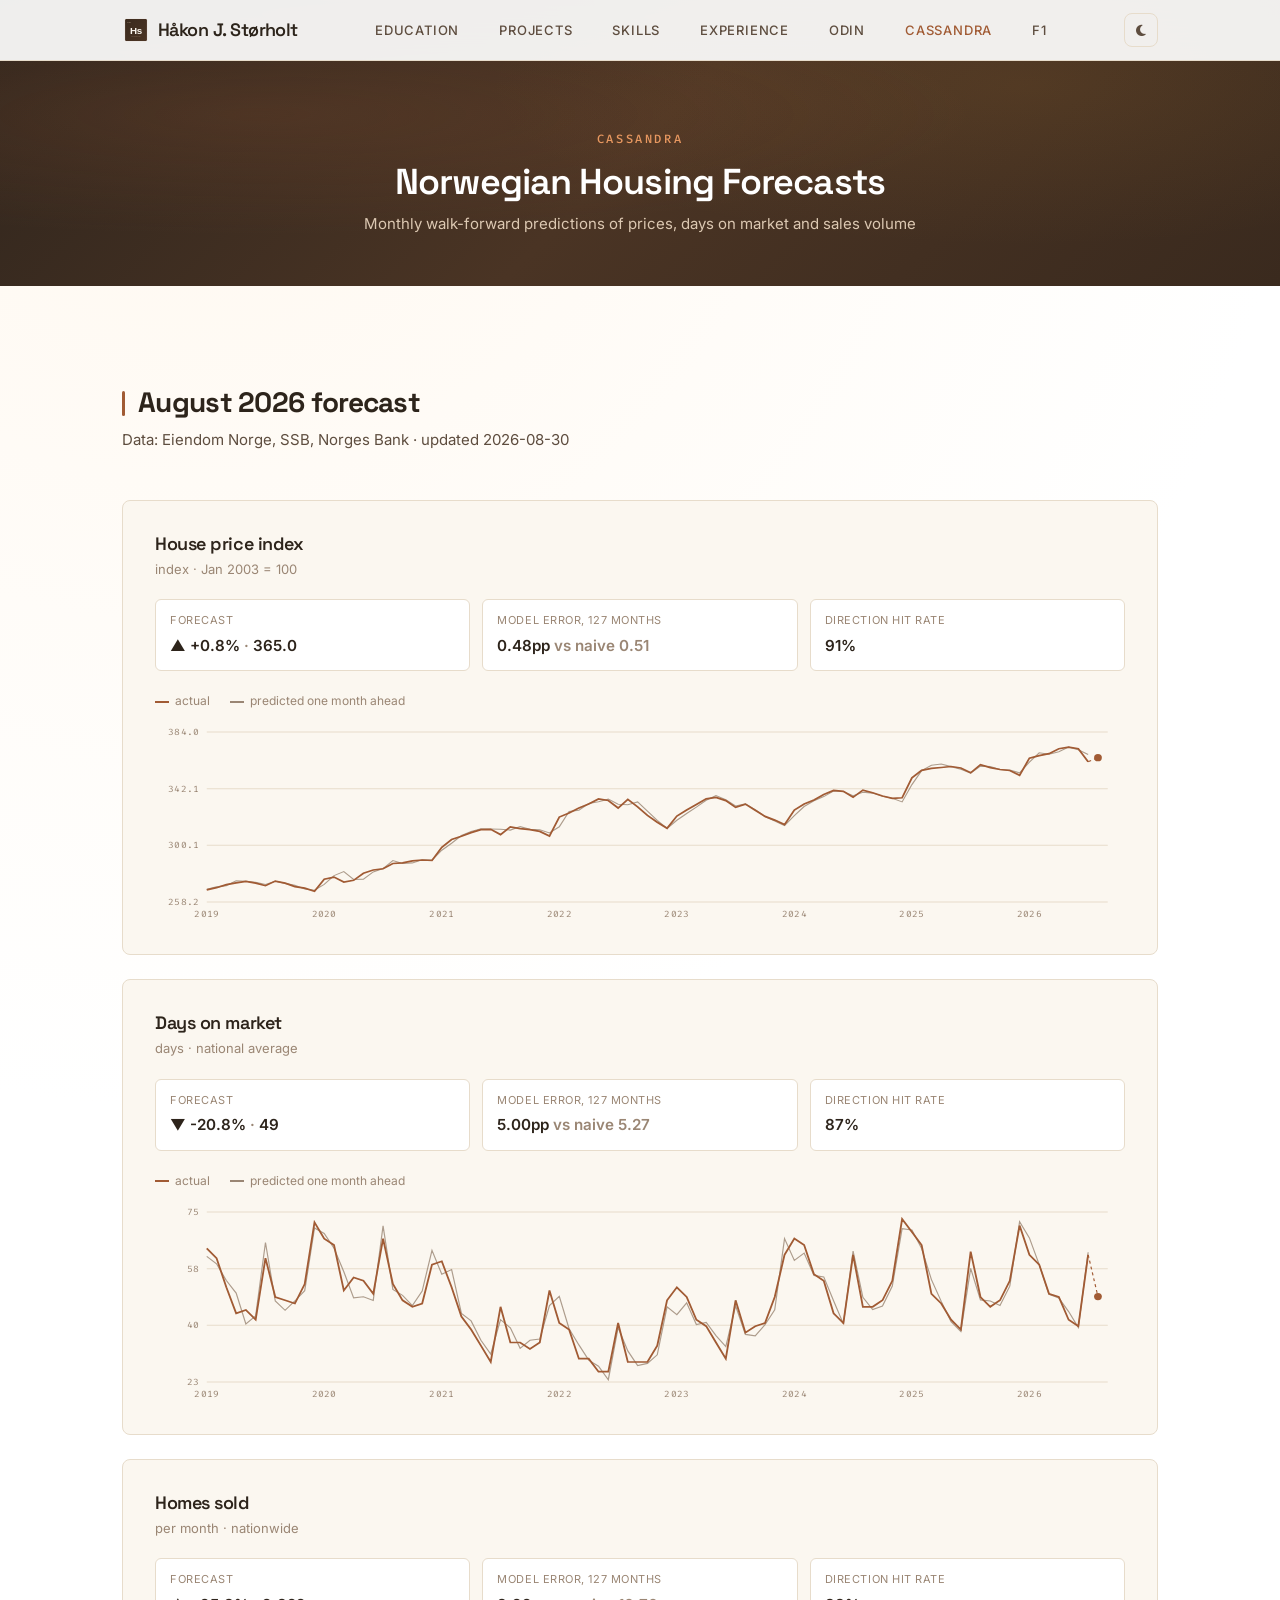
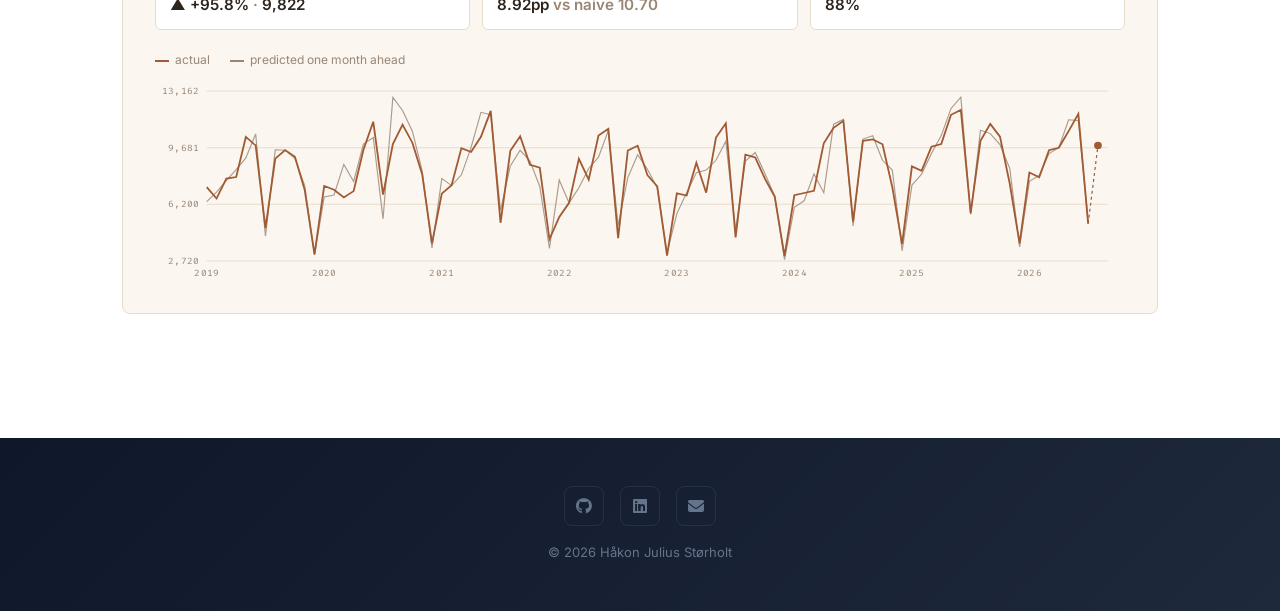
==== cassandra/index.html @ 56c802cd "cassandra: launch housing forecast page" ====
<!DOCTYPE html>
<html lang="en">
<head>
    <meta charset="UTF-8">
    <meta name="viewport" content="width=device-width, initial-scale=1.0">
    <title>Cassandra | Håkon J. Størholt</title>
    <meta name="description" content="Monthly walk-forward forecasts for the Norwegian housing market: prices, days on market and sales volume.">
    <meta name="author" content="Håkon Julius Størholt">

    <meta property="og:type" content="website">
    <meta property="og:url" content="https://hassium.no/cassandra/">
    <meta property="og:title" content="Cassandra | Håkon J. Størholt">
    <meta property="og:description" content="Monthly walk-forward forecasts for the Norwegian housing market.">

    <link rel="icon" type="image/svg+xml" href="/images/favicon.svg">

    <link href="https://fonts.googleapis.com/css2?family=Inter:wght@300;400;500;600;700&family=Space+Grotesk:wght@400;500;600;700&family=Fira+Code:wght@400;500&display=swap" rel="stylesheet">
    <link rel="stylesheet" href="https://cdnjs.cloudflare.com/ajax/libs/font-awesome/6.4.0/css/all.min.css">
    <link rel="stylesheet" href="/styles.css">
    <style>
        .cass-chart { width: 100%; height: 200px; display: block; }
        .cass-legend {
            display: flex; gap: 1.25rem; margin-bottom: 0.75rem;
            font-size: 0.75rem; color: var(--text-muted);
        }
        .cass-legend .sw {
            display: inline-block; width: 14px; height: 2px;
            vertical-align: middle; margin-right: 6px;
        }
    </style>
</head>
<body>
    <div class="scroll-progress" id="scroll-progress"></div>

    <header class="header">
        <div class="nav-container">
            <a href="/" class="logo"><img src="/images/hjs-symbol.svg" alt="" class="logo-icon"><span class="logo-text">Håkon J. Størholt</span></a>
            <nav>
                <ul class="nav-menu">
                    <li><a href="/#education" class="nav-link">Education</a></li>
                    <li><a href="/#projects" class="nav-link">Projects</a></li>
                    <li><a href="/#skills" class="nav-link">Skills</a></li>
                    <li><a href="/#experience" class="nav-link">Experience</a></li>
                    <li><a href="/odin/" class="nav-link">Odin</a></li>
                    <li><a href="/cassandra/" class="nav-link active">Cassandra</a></li>
                    <li><a href="/f1/" class="nav-link">F1</a></li>
                </ul>
            </nav>
            <div class="nav-controls">
                <button class="nav-btn" id="theme-toggle" aria-label="Toggle dark mode" title="Toggle dark mode"><i class="fas fa-moon"></i></button>
                <button class="mobile-menu-toggle" aria-label="Toggle menu">
                    <i class="fas fa-bars"></i>
                </button>
            </div>
        </div>
    </header>

    <section class="f1-hero-mini">
        <div class="hero-content">
            <p class="f1-eyebrow">Cassandra</p>
            <h1>Norwegian Housing Forecasts</h1>
            <p class="subtitle">Monthly walk-forward predictions of prices, days on market and sales volume</p>
        </div>
    </section>

    <section class="section">
        <div class="container">
            <h2 class="section-title" id="fc-title">Loading…</h2>
            <p class="section-subtitle">Data: Eiendom Norge, SSB, Norges Bank · updated <span id="updated">…</span></p>
            <div id="cards"></div>
        </div>
    </section>

    <footer class="footer">
        <div class="container">
            <div class="footer-links">
                <a href="https://github.com/hakonstoerholt" class="footer-link" target="_blank" aria-label="GitHub"><i class="fab fa-github"></i></a>
                <a href="https://linkedin.com/in/hakonstoerholt" class="footer-link" target="_blank" aria-label="LinkedIn"><i class="fab fa-linkedin"></i></a>
                <a href="mailto:hakonstoerholt@gmail.com" class="footer-link" aria-label="Email"><i class="fas fa-envelope"></i></a>
            </div>
            <p>&copy; 2026 Håkon Julius Størholt</p>
        </div>
    </footer>

    <script>
        function applyTheme(theme) {
            document.documentElement.setAttribute('data-theme', theme);
            localStorage.setItem('hjs-theme', theme);
            const btn = document.getElementById('theme-toggle');
            if (btn) btn.innerHTML = theme === 'dark' ? '<i class="fas fa-sun"></i>' : '<i class="fas fa-moon"></i>';
        }

        document.addEventListener('DOMContentLoaded', function() {
            const savedTheme = localStorage.getItem('hjs-theme') ||
                (window.matchMedia('(prefers-color-scheme: dark)').matches ? 'dark' : 'light');
            applyTheme(savedTheme);

            document.getElementById('theme-toggle').addEventListener('click', function() {
                applyTheme(document.documentElement.getAttribute('data-theme') === 'dark' ? 'light' : 'dark');
            });

            const toggle = document.querySelector('.mobile-menu-toggle');
            const menu = document.querySelector('.nav-menu');
            if (toggle) toggle.addEventListener('click', () => menu.classList.toggle('active'));

            const progress = document.getElementById('scroll-progress');
            window.addEventListener('scroll', () => {
                const h = document.documentElement;
                progress.style.width = (h.scrollTop / (h.scrollHeight - h.clientHeight)) * 100 + '%';
            });

            loadForecasts();
        });

        const MONTH_NAMES = ['January','February','March','April','May','June',
                             'July','August','September','October','November','December'];

        function monthName(m) {
            return MONTH_NAMES[parseInt(m.slice(5), 10) - 1] + ' ' + m.slice(0, 4);
        }

        function loadForecasts() {
            fetch('data.json').then(r => r.json()).then(d => {
                document.getElementById('updated').textContent = d.updated;
                const fcMonth = d.targets.prisindex.forecast.m;
                document.getElementById('fc-title').textContent = monthName(fcMonth) + ' forecast';
                const host = document.getElementById('cards');
                for (const key of ['prisindex', 'liggetid', 'volum']) {
                    host.appendChild(card(d.targets[key]));
                }
                const obs = new IntersectionObserver(es => {
                    es.forEach(e => { if (e.isIntersecting) e.target.classList.add('visible'); });
                }, { threshold: 0.1 });
                document.querySelectorAll('.animate-in').forEach(el => obs.observe(el));
            });
        }

        function fmt(v, dec) {
            return v.toLocaleString('en-US', { minimumFractionDigits: dec, maximumFractionDigits: dec });
        }

        function card(t) {
            const el = document.createElement('div');
            el.className = 'race-card animate-in';
            el.style.marginBottom = '1.5rem';
            const f = t.forecast;
            const arrow = f.pct > 0.05 ? '▲' : f.pct < -0.05 ? '▼' : '▶';
            el.innerHTML = `
                <h3>${t.label}</h3>
                <div class="sub">${t.unit}</div>
                <div class="signal-grid">
                    <div class="signal-tile">
                        <div class="label">Forecast</div>
                        <div class="value">${arrow} ${f.pct > 0 ? '+' : ''}${f.pct.toFixed(1)}% <span style="color:var(--text-muted)">·</span> ${fmt(f.v, t.dec)}</div>
                    </div>
                    <div class="signal-tile">
                        <div class="label">Model error, ${t.n_test} months</div>
                        <div class="value">${t.mae_pp.toFixed(2)}pp <span style="color:var(--text-muted)">vs naive ${t.naive_mae_pp.toFixed(2)}</span></div>
                    </div>
                    <div class="signal-tile">
                        <div class="label">Direction hit rate</div>
                        <div class="value">${t.hit_pct.toFixed(0)}%</div>
                    </div>
                </div>
                <div class="cass-legend">
                    <span><span class="sw" style="background:var(--accent)"></span>actual</span>
                    <span><span class="sw" style="background:var(--text-muted)"></span>predicted one month ahead</span>
                </div>
                ${chart(t)}`;
            return el;
        }

        function chart(t) {
            const W = 900, H = 200, L = 48, R = 16, T = 10, B = 20;
            const months = t.history.map(p => p.m);
            const xi = m => months.indexOf(m);
            const n = months.length + 2;

            const vals = t.history.map(p => p.v)
                .concat(t.backtest.map(p => p.pred), [t.forecast.v]);
            const lo = Math.min(...vals) * 0.97, hi = Math.max(...vals) * 1.03;
            const x = i => L + (W - L - R) * i / (n - 1);
            const y = v => T + (H - T - B) * (1 - (v - lo) / (hi - lo));
            const path = pts => pts.map((p, i) =>
                (i ? 'L' : 'M') + x(p[0]).toFixed(1) + ' ' + y(p[1]).toFixed(1)).join(' ');

            let grid = '';
            for (let g = 0; g < 4; g++) {
                const v = lo + (hi - lo) * g / 3;
                grid += `<line x1="${L}" x2="${W - R}" y1="${y(v)}" y2="${y(v)}" stroke="var(--border)" stroke-width="1"/>` +
                        `<text x="${L - 7}" y="${y(v) + 3}" text-anchor="end" fill="var(--text-muted)" font-size="9" font-family="Fira Code">${fmt(v, t.dec)}</text>`;
            }
            let xlab = '';
            months.forEach((m, i) => {
                if (m.endsWith('-01')) xlab += `<text x="${x(i)}" y="${H - 5}" text-anchor="middle" fill="var(--text-muted)" font-size="9" font-family="Fira Code">${m.slice(0, 4)}</text>`;
            });

            const actual = path(t.history.map(p => [xi(p.m), p.v]));
            const pred = path(t.backtest.map(p => [xi(p.m), p.pred]));
            const lastI = months.length - 1, lastV = t.history[lastI].v;
            const fx = x(lastI + 1), fy = y(t.forecast.v);

            return `<svg class="cass-chart" viewBox="0 0 ${W} ${H}" preserveAspectRatio="none">
                ${grid}${xlab}
                <path d="${pred}" fill="none" stroke="var(--text-muted)" stroke-width="1.1" opacity="0.8"/>
                <path d="${actual}" fill="none" stroke="var(--accent)" stroke-width="1.7"/>
                <line x1="${x(lastI)}" y1="${y(lastV)}" x2="${fx}" y2="${fy}" stroke="var(--accent)" stroke-width="1.1" stroke-dasharray="3 3"/>
                <circle cx="${fx}" cy="${fy}" r="3.6" fill="var(--accent)"/>
            </svg>`;
        }
    </script>
</body>
</html>
---- styles.css ----
:root {
    --white: #ffffff;
    --off-white: #fbf7f0;
    --light-grey: #f3ece0;
    --border: #e7dccb;
    --border-hover: #d8c6ae;
    --text-primary: #2d241b;
    --text-secondary: #5e4d3f;
    --text-muted: #9a8674;
    --accent: #a15b34;
    --accent-light: #f8ebdf;
    --accent-dark: #804424;
    --accent-gradient: linear-gradient(135deg, #a15b34 0%, #7f3f25 100%);
    --warm-accent: #c18433;
    --success: #10b981;
    --card-shadow: 0 1px 3px rgba(0,0,0,0.06), 0 1px 2px rgba(0,0,0,0.04);
    --card-shadow-hover: 0 12px 24px rgba(0, 0, 0, 0.06), 0 4px 8px rgba(0, 0, 0, 0.04);
}

[data-theme="dark"] {
    --white: #1a1a1a;
    --off-white: #222222;
    --light-grey: #2a2a2a;
    --border: #3a3a3a;
    --border-hover: #4a4a4a;
    --text-primary: #e8e0d8;
    --text-secondary: #b8a898;
    --text-muted: #8a7a6a;
    --accent: #d4834a;
    --accent-light: #2e2218;
    --accent-dark: #e89860;
    --accent-gradient: linear-gradient(135deg, #d4834a 0%, #a15b34 100%);
    --card-shadow: 0 1px 3px rgba(0,0,0,0.2), 0 1px 2px rgba(0,0,0,0.15);
    --card-shadow-hover: 0 12px 24px rgba(0,0,0,0.25), 0 4px 8px rgba(0,0,0,0.2);
}

* { margin: 0; padding: 0; box-sizing: border-box; }
html { scroll-behavior: smooth; }

body {
    font-family: 'Inter', -apple-system, BlinkMacSystemFont, sans-serif;
    line-height: 1.6;
    color: var(--text-primary);
    background: radial-gradient(circle at 15% 0%, #fff8ef 0%, #ffffff 45%);
    font-weight: 400;
    -webkit-font-smoothing: antialiased;
    transition: background 0.3s, color 0.3s;
}
[data-theme="dark"] body {
    background: radial-gradient(circle at 15% 0%, #1f1a14 0%, #141414 45%);
}

h1, h2, h3, h4, h5, h6 {
    font-family: 'Space Grotesk', 'Inter', sans-serif;
    font-weight: 600;
    line-height: 1.2;
    letter-spacing: -0.025em;
}

/* ---- SCROLL PROGRESS ---- */
.scroll-progress {
    position: fixed;
    top: 0;
    left: 0;
    height: 2px;
    background: var(--accent-gradient);
    z-index: 1001;
    width: 0%;
    transition: width 0.05s linear;
}

/* ---- NAV ---- */
.header {
    background: rgba(255,255,255,0.92);
    backdrop-filter: blur(20px);
    border-bottom: 1px solid var(--border);
    position: fixed;
    top: 0; left: 0; right: 0;
    z-index: 1000;
    transition: background 0.3s;
}
[data-theme="dark"] .header {
    background: rgba(20,20,20,0.92);
}
.nav-container {
    max-width: 1100px;
    margin: 0 auto;
    padding: 0 2rem;
    display: flex;
    justify-content: space-between;
    align-items: center;
    height: 60px;
}
.logo {
    font-size: 1.125rem;
    font-weight: 600;
    color: var(--text-primary);
    text-decoration: none;
    font-family: 'Space Grotesk', sans-serif;
    letter-spacing: -0.03em;
    display: flex;
    align-items: center;
    gap: 0.5rem;
}
.logo-icon {
    width: 28px;
    height: 28px;
    border-radius: 4px;
}
.nav-menu {
    display: flex;
    list-style: none;
    gap: 2.5rem;
}
.nav-link {
    color: var(--text-secondary);
    text-decoration: none;
    font-weight: 500;
    font-size: 0.8125rem;
    text-transform: uppercase;
    letter-spacing: 0.06em;
    transition: color 0.2s;
    padding: 0.25rem 0;
}
.nav-link:hover { color: var(--accent); }
.nav-link.active { color: var(--accent); }
.mobile-menu-toggle {
    display: none;
    background: none;
    border: none;
    color: var(--text-primary);
    font-size: 1.25rem;
    cursor: pointer;
}
.nav-controls {
    display: flex;
    align-items: center;
    gap: 0.5rem;
}
.nav-btn {
    background: none;
    border: 1px solid var(--border);
    color: var(--text-secondary);
    width: 34px;
    height: 34px;
    border-radius: 8px;
    cursor: pointer;
    display: flex;
    align-items: center;
    justify-content: center;
    font-size: 0.8125rem;
    transition: all 0.2s;
    font-family: 'Inter', sans-serif;
    font-weight: 600;
}
.nav-btn:hover {
    color: var(--accent);
    border-color: var(--accent);
    background: var(--accent-light);
}

/* ---- HERO ---- */
.hero {
    padding: 160px 0 100px;
    text-align: center;
    background: linear-gradient(135deg, #2f251d 0%, #4a3424 50%, #3a2a1e 100%);
    color: var(--white);
    position: relative;
    overflow: hidden;
}
.hero::before {
    content: '';
    position: absolute;
    inset: 0;
    background:
        radial-gradient(ellipse 80% 60% at 20% 40%, rgba(161,91,52,0.18) 0%, transparent 70%),
        radial-gradient(ellipse 60% 80% at 80% 30%, rgba(193,132,51,0.12) 0%, transparent 70%);
    animation: heroShift 20s ease-in-out infinite alternate;
    pointer-events: none;
}
.hero::after {
    content: '';
    position: absolute;
    inset: 0;
    background: url("data:image/svg+xml,%3Csvg viewBox='0 0 256 256' xmlns='http://www.w3.org/2000/svg'%3E%3Cfilter id='n'%3E%3CfeTurbulence type='fractalNoise' baseFrequency='0.9' numOctaves='4' stitchTiles='stitch'/%3E%3C/filter%3E%3Crect width='100%25' height='100%25' filter='url(%23n)' opacity='0.03'/%3E%3C/svg%3E");
    background-size: 256px 256px;
    pointer-events: none;
    opacity: 0.5;
}
@keyframes heroShift {
    0% { transform: scale(1) translate(0, 0); }
    100% { transform: scale(1.05) translate(-2%, 1%); }
}
.hero-content {
    max-width: 700px;
    margin: 0 auto;
    padding: 0 2rem;
    position: relative;
    z-index: 2;
}
.hero h1 {
    font-size: 3.25rem;
    font-weight: 700;
    margin-bottom: 1rem;
    color: #ffffff;
    animation: heroFadeUp 0.8s ease-out both;
}
.hero-tagline {
    font-size: 1.0625rem;
    color: #e7d9cb;
    font-weight: 400;
    margin-bottom: 1rem;
    letter-spacing: 0.02em;
    line-height: 1.7;
    animation: heroFadeUp 0.8s ease-out 0.15s both;
}
.hero-location {
    font-size: 0.875rem;
    color: #bda792;
    margin-bottom: 2.5rem;
    animation: heroFadeUp 0.8s ease-out 0.3s both;
}
.hero-links {
    display: flex;
    gap: 1.25rem;
    justify-content: center;
    flex-wrap: wrap;
    animation: heroFadeUp 0.8s ease-out 0.45s both;
}
.hero-link {
    color: #dcc8b2;
    text-decoration: none;
    font-size: 0.8125rem;
    font-weight: 500;
    display: flex;
    align-items: center;
    gap: 0.4rem;
    transition: color 0.2s, border-color 0.2s, background 0.2s;
    padding: 0.5rem 1rem;
    border: 1px solid rgba(231,217,203,0.25);
    border-radius: 6px;
}
.hero-link:hover {
    color: var(--white);
    border-color: rgba(255,255,255,0.45);
    background: rgba(255,255,255,0.05);
}
#hero-canvas {
    position: absolute;
    inset: 0;
    width: 100%;
    height: 100%;
    z-index: 1;
    pointer-events: none;
}
@keyframes heroFadeUp {
    from { opacity: 0; transform: translateY(20px); }
    to { opacity: 1; transform: translateY(0); }
}

/* ---- SECTIONS ---- */
.section {
    padding: 100px 0;
    border-bottom: none;
}
.container {
    max-width: 1100px;
    margin: 0 auto;
    padding: 0 2rem;
}
.section-title {
    font-size: 1.75rem;
    font-weight: 700;
    color: var(--text-primary);
    margin-bottom: 0.5rem;
    position: relative;
    padding-left: 1rem;
}
.section-title::before {
    content: '';
    position: absolute;
    left: 0;
    top: 0.15em;
    bottom: 0.15em;
    width: 3px;
    background: var(--accent);
    border-radius: 2px;
}
.section-subtitle {
    font-size: 0.9375rem;
    color: var(--text-secondary);
    margin-bottom: 3rem;
    max-width: 600px;
}

/* ---- ABOUT / SUMMARY ---- */
.summary-text {
    font-size: 1.0625rem;
    color: var(--text-secondary);
    line-height: 1.75;
    max-width: 750px;
}

/* ---- EDUCATION ---- */
.timeline { display: flex; flex-direction: column; gap: 2rem; }
.timeline-item {
    display: grid;
    grid-template-columns: 200px 1fr;
    gap: 2rem;
    align-items: start;
}
.timeline-date {
    font-size: 0.8125rem;
    color: var(--text-muted);
    font-weight: 500;
    padding-top: 0.15rem;
    text-transform: uppercase;
    letter-spacing: 0.04em;
}
.timeline-content h3 {
    font-size: 1.0625rem;
    font-weight: 600;
    margin-bottom: 0.25rem;
    color: var(--text-primary);
}
.timeline-content .institution {
    font-size: 0.875rem;
    color: var(--text-secondary);
    margin-bottom: 0.5rem;
}
.timeline-content .detail {
    font-size: 0.8125rem;
    color: var(--text-muted);
    line-height: 1.6;
}

/* ---- EXPERIENCE ---- */
.experience-item {
    display: grid;
    grid-template-columns: 200px 1fr;
    gap: 2rem;
    align-items: start;
}
.experience-content h3 {
    font-size: 1.0625rem;
    font-weight: 600;
    margin-bottom: 0.125rem;
}
.experience-content .company {
    font-size: 0.875rem;
    color: var(--text-secondary);
    margin-bottom: 0.5rem;
}
.experience-content ul {
    list-style: none;
    padding: 0;
}
.experience-content li {
    font-size: 0.8125rem;
    color: var(--text-muted);
    padding-left: 1rem;
    position: relative;
    margin-bottom: 0.25rem;
    line-height: 1.6;
}
.experience-content li::before {
    content: '';
    position: absolute;
    left: 0;
    top: 0.55rem;
    width: 4px;
    height: 4px;
    border-radius: 50%;
    background: var(--text-muted);
}

/* ---- PROJECTS ---- */
.projects-grid {
    display: grid;
    grid-template-columns: repeat(auto-fill, minmax(320px, 1fr));
    gap: 1.5rem;
}
.project-card {
    background: var(--white);
    border: 1px solid var(--border);
    border-radius: 8px;
    padding: 1.75rem;
    transition: border-color 0.3s, box-shadow 0.3s, transform 0.15s ease-out;
    position: relative;
    overflow: hidden;
    will-change: transform;
}
.project-card::before {
    content: '';
    position: absolute;
    top: 0;
    left: 0;
    right: 0;
    height: 3px;
    background: var(--accent-gradient);
    transform: scaleX(0);
    transform-origin: left;
    transition: transform 0.4s ease;
}
.project-card:hover {
    border-color: var(--border-hover);
    box-shadow: var(--card-shadow-hover);
}
.project-card:hover::before {
    transform: scaleX(1);
}
.project-card h3 {
    font-size: 1.0625rem;
    font-weight: 600;
    margin-bottom: 0.5rem;
    color: var(--text-primary);
}
.project-card p {
    font-size: 0.8125rem;
    color: var(--text-secondary);
    line-height: 1.65;
    margin-bottom: 1.25rem;
}
.project-tags {
    display: flex;
    flex-wrap: wrap;
    gap: 0.5rem;
}
.tag {
    font-size: 0.75rem;
    font-weight: 500;
    color: var(--text-secondary);
    background: var(--light-grey);
    padding: 0.25rem 0.75rem;
    border-radius: 100px;
    text-transform: none;
    letter-spacing: normal;
}
.project-card .project-icon {
    width: 40px;
    height: 40px;
    border-radius: 8px;
    background: var(--accent-gradient);
    color: var(--white);
    display: flex;
    align-items: center;
    justify-content: center;
    font-size: 0.875rem;
    margin-bottom: 1rem;
}

/* ---- SKILLS ---- */
.skills-columns {
    display: grid;
    grid-template-columns: repeat(auto-fill, minmax(240px, 1fr));
    gap: 2.5rem;
}
.skill-group h3 {
    font-size: 0.8125rem;
    font-weight: 600;
    color: var(--text-primary);
    text-transform: uppercase;
    letter-spacing: 0.06em;
    margin-bottom: 0.75rem;
    padding-bottom: 0.5rem;
    border-bottom: 2px solid transparent;
    border-image: var(--accent-gradient) 1;
    display: inline-block;
}
.skill-group ul {
    list-style: none;
    padding: 0;
}
.skill-group li {
    font-size: 0.875rem;
    color: var(--text-secondary);
    padding: 0.35rem 0;
}

/* ---- F1 PREDICTIONS ---- */
.predictions-container {
    display: grid;
    grid-template-columns: minmax(0, 1fr) minmax(0, 1fr);
    gap: 1.25rem;
    align-items: start;
}
.predictions-card {
    background: var(--off-white);
    border: 1px solid var(--border);
    border-radius: 8px;
    padding: 2rem;
    height: 100%;
}
.predictions-card h3 {
    font-size: 1.125rem;
    font-weight: 600;
    margin-bottom: 0.25rem;
}
.predictions-card .card-subtitle {
    font-size: 0.8125rem;
    color: var(--text-muted);
    margin-bottom: 1.5rem;
}
.prediction-item {
    display: grid;
    grid-template-columns: 32px 1fr 50px;
    align-items: center;
    gap: 0.75rem;
    padding: 0.625rem 0;
    border-bottom: 1px solid var(--border);
}
.prediction-item:last-child { border-bottom: none; }
.prediction-rank {
    font-size: 0.75rem;
    font-weight: 700;
    color: var(--text-muted);
    text-align: center;
}
.prediction-rank.top-1 { color: #d97706; }
.prediction-rank.top-2 { color: #6b7280; }
.prediction-rank.top-3 { color: #92400e; }
.prediction-info .driver-name {
    font-size: 0.875rem;
    font-weight: 600;
    color: var(--text-primary);
}
.prediction-info .team-name {
    font-size: 0.6875rem;
    color: var(--text-muted);
    text-transform: uppercase;
    letter-spacing: 0.04em;
}
.prediction-bar-wrap {
    display: flex;
    flex-direction: column;
    gap: 0.25rem;
}
.probability-bar-bg {
    width: 100%;
    background: var(--border);
    border-radius: 3px;
    height: 6px;
    overflow: hidden;
}
.probability-bar-fill {
    height: 100%;
    background: var(--accent);
    border-radius: 3px;
    transition: width 1s cubic-bezier(0.25,0.46,0.45,0.94);
    width: 0;
}
.probability-value {
    font-size: 0.8125rem;
    font-weight: 700;
    color: var(--accent);
    text-align: right;
}
.methodology-box {
    background: var(--white);
    border: 1px solid var(--border);
    border-radius: 8px;
    padding: 2rem;
}
.methodology-box h3 {
    font-size: 1.125rem;
    font-weight: 600;
    margin-bottom: 1rem;
}
.methodology-box p {
    font-size: 0.8125rem;
    color: var(--text-secondary);
    line-height: 1.7;
    margin-bottom: 1rem;
}
.methodology-box p:last-child { margin-bottom: 0; }
.factor-list {
    list-style: none;
    padding: 0;
    margin: 1rem 0;
}
.factor-list li {
    font-size: 0.8125rem;
    color: var(--text-secondary);
    padding: 0.375rem 0 0.375rem 1.25rem;
    position: relative;
}
.factor-list li::before {
    content: '';
    position: absolute;
    left: 0;
    top: 0.7rem;
    width: 6px;
    height: 6px;
    border-radius: 50%;
    background: var(--accent);
}
.factor-list li strong {
    color: var(--text-primary);
    font-weight: 600;
}
.last-updated {
    font-size: 0.75rem;
    color: var(--text-muted);
    margin-top: 1rem;
}

/* F1 team color bars */
.team-color-dot {
    display: inline-block;
    width: 8px;
    height: 8px;
    border-radius: 50%;
    margin-right: 0.375rem;
    vertical-align: middle;
}

/* Race status badge */
.race-status {
    display: inline-flex;
    align-items: center;
    gap: 0.375rem;
    padding: 0.25rem 0.75rem;
    border-radius: 20px;
    font-size: 0.6875rem;
    font-weight: 600;
    text-transform: uppercase;
    letter-spacing: 0.05em;
    background: var(--accent-light);
    color: var(--accent);
    margin-bottom: 1.25rem;
}
.race-status .pulse {
    width: 6px;
    height: 6px;
    border-radius: 50%;
    background: var(--accent);
    animation: pulse 2s infinite;
}
@keyframes pulse {
    0%, 100% { opacity: 1; }
    50% { opacity: 0.4; }
}

/* Points badge on prediction items */
.points-badge {
    font-size: 0.625rem;
    font-weight: 700;
    color: var(--text-muted);
    background: var(--light-grey);
    padding: 0.125rem 0.5rem;
    border-radius: 10px;
    margin-left: 0.5rem;
}
.points-badge.has-points {
    color: var(--accent-dark);
    background: var(--accent-light);
}

.telemetry-callout {
    font-size: 0.75rem;
    color: var(--text-muted);
    margin-bottom: 1rem;
    line-height: 1.6;
    border-left: 2px solid var(--warm-accent);
    padding-left: 0.75rem;
}
.telemetry-list {
    display: flex;
    flex-direction: column;
    gap: 0.65rem;
}
.telemetry-item {
    display: grid;
    grid-template-columns: 1fr auto;
    gap: 0.75rem;
    padding: 0.55rem 0;
    border-bottom: 1px dashed var(--border);
}
.telemetry-item:last-child { border-bottom: none; }
.telemetry-item .driver {
    font-size: 0.84rem;
    font-weight: 600;
    color: var(--text-primary);
}
.telemetry-item .meta {
    font-size: 0.72rem;
    color: var(--text-muted);
    text-transform: uppercase;
    letter-spacing: 0.05em;
}
.telemetry-item .value {
    font-size: 0.84rem;
    font-weight: 700;
    color: var(--accent-dark);
    text-align: right;
}
.telemetry-mini {
    font-size: 0.75rem;
    color: var(--text-secondary);
    margin-top: 0.9rem;
    line-height: 1.6;
}

/* ---- CONTACT ---- */
.contact-row {
    display: flex;
    gap: 2rem;
    flex-wrap: wrap;
}
.contact-item {
    display: flex;
    align-items: center;
    gap: 0.625rem;
}
.contact-item i {
    color: var(--text-muted);
    font-size: 0.875rem;
    width: 20px;
    text-align: center;
}
.contact-item a, .contact-item span {
    color: var(--text-secondary);
    text-decoration: none;
    font-size: 0.875rem;
    transition: color 0.2s;
}
.contact-item a:hover { color: var(--accent); }

/* ---- FOOTER ---- */
.footer {
    background: linear-gradient(135deg, #0f172a 0%, #1e293b 100%);
    padding: 3rem 0;
    text-align: center;
}
.footer p {
    font-size: 0.8125rem;
    color: #64748b;
}
.footer-links {
    display: flex;
    justify-content: center;
    gap: 1rem;
    margin-bottom: 1rem;
}
.footer-link {
    color: #64748b;
    text-decoration: none;
    font-size: 1rem;
    transition: all 0.2s;
    width: 40px;
    height: 40px;
    display: flex;
    align-items: center;
    justify-content: center;
    border-radius: 8px;
    border: 1px solid rgba(100,116,139,0.2);
}
.footer-link:hover {
    color: var(--white);
    background: rgba(255,255,255,0.05);
    border-color: rgba(255,255,255,0.2);
}

/* ---- ANIMATIONS ---- */
.animate-in {
    opacity: 0;
    transform: translateY(16px);
    transition: opacity 0.5s ease, transform 0.5s ease;
}
.animate-in.visible {
    opacity: 1;
    transform: translateY(0);
}

/* ---- 3D CARD TILT ---- */
.project-card {
    transform-style: preserve-3d;
    perspective: 800px;
}
.project-card .project-icon,
.project-card h3,
.project-card p,
.project-card .project-tags {
    transform: translateZ(20px);
}

/* ---- DARK MODE: mobile menu ---- */
[data-theme="dark"] .nav-menu.active {
    background: var(--white);
}

/* ---- RESPONSIVE ---- */
@media (max-width: 768px) {
    .nav-menu { display: none; }
    .nav-menu.active {
        display: flex;
        flex-direction: column;
        position: absolute;
        top: 60px; left: 0; right: 0;
        background: var(--white);
        border-bottom: 1px solid var(--border);
        padding: 1rem 2rem;
        gap: 1rem;
    }
    .mobile-menu-toggle { display: block; }
    .logo-text { display: none; }
    .hero h1 { font-size: 2.25rem; }
    .hero { padding: 130px 0 70px; }
    .section { padding: 60px 0; }
    .timeline-item, .experience-item {
        grid-template-columns: 1fr;
        gap: 0.25rem;
    }
    .timeline-date { padding-top: 0; }
    .projects-grid { grid-template-columns: 1fr; }
    .predictions-container { grid-template-columns: 1fr; }
    .skills-columns { grid-template-columns: 1fr 1fr; }
    .hero-links { flex-direction: column; align-items: center; }
    .contact-row { flex-direction: column; gap: 1rem; }
}

@media (prefers-reduced-motion: reduce) {
    html { scroll-behavior: auto; }
    .animate-in,
    .race-status .pulse,
    .hero::before,
    .hero h1,
    .hero-tagline,
    .hero-location,
    .hero-links,
    .probability-bar-fill {
        animation: none !important;
        transition: none !important;
    }
    .hero h1, .hero-tagline, .hero-location, .hero-links { opacity: 1; }
}

/* ---- Easter Eggs (Hassium) ---- */
.hs-hold-ring {
    position: fixed;
    pointer-events: none;
    z-index: 100;
    width: 48px;
    height: 48px;
    opacity: 0;
    transition: opacity 0.3s;
}
.hs-hold-ring.active { opacity: 1; }
.hs-hold-ring circle {
    fill: none;
    stroke: var(--accent);
    stroke-width: 2.5;
    stroke-linecap: round;
}
.hs-synthesis-flash {
    position: absolute;
    top: 0; left: 0;
    width: 100%; height: 100%;
    background: radial-gradient(circle, rgba(232,168,109,0.5) 0%, transparent 60%);
    opacity: 0;
    pointer-events: none;
    z-index: 0;
}
.hs-decay-card {
    position: fixed;
    top: 50%; left: 50%;
    transform: translate(-50%, -50%) scale(0.85);
    background: rgba(20, 16, 12, 0.94);
    backdrop-filter: blur(16px);
    -webkit-backdrop-filter: blur(16px);
    border: 1.5px solid rgba(212, 131, 74, 0.3);
    border-radius: 14px;
    padding: 28px 40px;
    z-index: 10000;
    text-align: center;
    opacity: 0;
    pointer-events: none;
    transition: opacity 0.5s, transform 0.5s;
    font-family: 'Space Grotesk', sans-serif;
}
.hs-decay-card.visible {
    opacity: 1;
    transform: translate(-50%, -50%) scale(1);
}
.hs-decay-card .hs-number {
    font-family: 'Fira Code', monospace;
    font-size: 0.8rem;
    color: var(--accent);
    letter-spacing: 0.15em;
}
.hs-decay-card .hs-symbol {
    font-size: 3.5rem;
    font-weight: 700;
    color: #e8a86d;
    line-height: 1.15;
}
.hs-decay-card .hs-name {
    font-size: 1rem;
    color: rgba(255,255,255,0.75);
    margin-bottom: 10px;
}
.hs-decay-card .hs-detail {
    font-family: 'Fira Code', monospace;
    font-size: 0.65rem;
    color: rgba(255,255,255,0.35);
    line-height: 1.7;
}

/* ---- F1 PAGE: race-card grid + chart ---- */
.f1-hero-mini {
    padding: 130px 0 50px;
    background: linear-gradient(135deg, #2f251d 0%, #4a3424 50%, #3a2a1e 100%);
    color: var(--white);
    text-align: center;
    position: relative;
    overflow: hidden;
}
.f1-hero-mini::before {
    content: '';
    position: absolute;
    inset: 0;
    background:
        radial-gradient(ellipse 80% 60% at 20% 40%, rgba(161,91,52,0.18) 0%, transparent 70%),
        radial-gradient(ellipse 60% 80% at 80% 30%, rgba(193,132,51,0.12) 0%, transparent 70%);
    pointer-events: none;
}
.f1-eyebrow {
    position: relative;
    z-index: 2;
    margin: 0 0 0.75rem;
    min-height: 0.85rem;
    font-family: 'Fira Code', monospace;
    font-size: 0.75rem;
    font-weight: 500;
    letter-spacing: 0.22em;
    text-transform: uppercase;
    color: #e89860;
}
.f1-eyebrow:empty {
    margin: 0;
}
.f1-hero-mini h1 {
    font-size: 2.25rem;
    color: #ffffff;
    position: relative;
    z-index: 2;
    margin-bottom: 0.5rem;
}
.f1-hero-mini .subtitle {
    font-size: 0.9375rem;
    color: #dcc8b2;
    position: relative;
    z-index: 2;
}

/* Circuit map — outline of the current race's track, swaps per race.
   The baked SVGs stroke with currentColor, so this color drives the line. */
.circuit-map {
    position: relative;
    z-index: 2;
    margin: 2rem auto 0;
    max-width: 240px;
    color: #dcc8b2;
    line-height: 0;
}
.circuit-map svg {
    width: 100%;
    height: auto;
    display: block;
    overflow: visible;
    filter: drop-shadow(0 6px 18px rgba(212, 131, 74, 0.3));
    animation: circuit-draw 0.8s ease both;
}
@keyframes circuit-draw {
    from { opacity: 0; transform: translateY(10px); }
    to   { opacity: 1; transform: translateY(0); }
}
.circuit-map-caption {
    position: relative;
    z-index: 2;
    margin: 0.85rem auto 0;
    font-family: 'Fira Code', monospace;
    font-size: 0.75rem;
    letter-spacing: 0.18em;
    text-transform: uppercase;
    color: #dcc8b2;
}
@media (prefers-reduced-motion: reduce) {
    .circuit-map svg { animation: none; }
}

.race-grid-2 {
    display: grid;
    grid-template-columns: minmax(0, 1.3fr) minmax(0, 1fr);
    gap: 1.5rem;
    align-items: start;
}
@media (max-width: 768px) {
    .race-grid-2 { grid-template-columns: 1fr; }
}
.race-card {
    background: var(--off-white);
    border: 1px solid var(--border);
    border-radius: 8px;
    padding: 2rem;
}
.race-card h3 {
    font-size: 1.125rem;
    font-weight: 600;
    margin-bottom: 0.25rem;
}
.race-card .sub {
    font-size: 0.8125rem;
    color: var(--text-muted);
    margin-bottom: 1.25rem;
}
.win-row {
    display: grid;
    grid-template-columns: 28px 1fr 60px;
    align-items: center;
    gap: 0.75rem;
    padding: 0.55rem 0;
    border-bottom: 1px solid var(--border);
}
.win-row:last-child { border-bottom: none; }
.win-row .pos {
    font-size: 0.7rem;
    font-weight: 700;
    color: var(--text-muted);
    text-align: center;
}
.win-row .who .name {
    font-size: 0.875rem;
    font-weight: 600;
    color: var(--text-primary);
}
.win-row .who .team {
    font-size: 0.6875rem;
    color: var(--text-muted);
    text-transform: uppercase;
    letter-spacing: 0.04em;
}
.win-row .barwrap {
    display: flex;
    flex-direction: column;
    gap: 0.25rem;
}
.win-row .barwrap .bg {
    width: 100%;
    background: var(--border);
    border-radius: 3px;
    height: 6px;
    overflow: hidden;
}
.win-row .barwrap .fill {
    height: 100%;
    border-radius: 3px;
    transition: width 1s cubic-bezier(0.25,0.46,0.45,0.94);
    width: 0;
}
.win-row .pct {
    font-size: 0.8125rem;
    font-weight: 700;
    color: var(--accent);
    text-align: right;
}
.signal-grid {
    display: grid;
    grid-template-columns: repeat(auto-fit, minmax(120px, 1fr));
    gap: 0.75rem;
    margin-bottom: 1.25rem;
}
.signal-tile {
    background: var(--white);
    border: 1px solid var(--border);
    border-radius: 6px;
    padding: 0.75rem 0.875rem;
}
.signal-tile .label {
    font-size: 0.6875rem;
    color: var(--text-muted);
    text-transform: uppercase;
    letter-spacing: 0.05em;
    margin-bottom: 0.25rem;
}
.signal-tile .value {
    font-size: 0.95rem;
    font-weight: 600;
    color: var(--text-primary);
}
.archive-row {
    display: grid;
    grid-template-columns: 1fr auto auto auto;
    gap: 1rem;
    padding: 0.75rem 0;
    border-bottom: 1px solid var(--border);
    align-items: center;
}
.archive-row:last-child { border-bottom: none; }
.archive-row .race-name {
    font-size: 0.9375rem;
    font-weight: 600;
    color: var(--text-primary);
}
.archive-row .meta {
    font-size: 0.75rem;
    color: var(--text-muted);
}
.archive-row .verdict {
    font-size: 0.75rem;
    font-weight: 700;
    text-transform: uppercase;
    letter-spacing: 0.05em;
    padding: 0.25rem 0.625rem;
    border-radius: 12px;
}
.archive-row .verdict.hit { background: rgba(16,185,129,0.15); color: #059669; }
.archive-row .verdict.miss { background: rgba(220,38,38,0.12); color: #b91c1c; }
.archive-row .verdict.pending { background: var(--accent-light); color: var(--accent); }

/* ---- Championship: car on a track ---- */
.champ-row {
    display: grid;
    grid-template-columns: 28px minmax(120px, 1fr) minmax(200px, 2.4fr) 56px;
    align-items: center;
    gap: 0.85rem;
    padding: 0.65rem 0;
    border-bottom: 1px solid var(--border);
}
.champ-row:last-child { border-bottom: none; }
.champ-rank {
    font-size: 0.75rem;
    font-weight: 700;
    color: var(--text-muted);
    text-align: center;
}
.champ-info .champ-name {
    font-size: 0.8125rem;
    font-weight: 600;
    color: var(--text-primary);
    line-height: 1.3;
}
.champ-info .champ-team {
    font-size: 0.6875rem;
    color: var(--text-muted);
    text-transform: uppercase;
    letter-spacing: 0.04em;
}
.champ-track {
    position: relative;
    height: 22px;
    background: linear-gradient(to right, var(--border) 0%, var(--border) 100%);
    background-size: 100% 1px;
    background-position: center;
    background-repeat: no-repeat;
}
.champ-track::before {
    content: '';
    position: absolute;
    inset: 0;
    border-top: 1px dashed var(--border);
    top: 50%;
}
.champ-track-finish {
    position: absolute;
    right: 0;
    top: -2px;
    bottom: -2px;
    width: 6px;
    background-image: repeating-linear-gradient(
        45deg,
        var(--text-muted) 0 3px,
        transparent 3px 6px
    );
    opacity: 0.55;
}
.champ-car {
    position: absolute;
    top: 50%;
    transform: translate(-50%, -50%);
    width: 36px;
    height: 16px;
    transition: left 1.4s cubic-bezier(0.34, 1.2, 0.5, 1);
    will-change: left;
}
.champ-car .f1-car-svg {
    width: 100%;
    height: 100%;
    display: block;
    filter: drop-shadow(0 1px 2px rgba(0,0,0,0.25));
}
.champ-pct {
    font-size: 0.8125rem;
    font-weight: 700;
    color: var(--accent);
    text-align: right;
    font-variant-numeric: tabular-nums;
}
@media (max-width: 640px) {
    .champ-row {
        grid-template-columns: 22px 1fr 52px;
        grid-template-areas:
            "rank info pct"
            ".    track track";
        row-gap: 0.4rem;
    }
    .champ-rank { grid-area: rank; }
    .champ-info { grid-area: info; }
    .champ-track { grid-area: track; }
    .champ-pct  { grid-area: pct; }
}
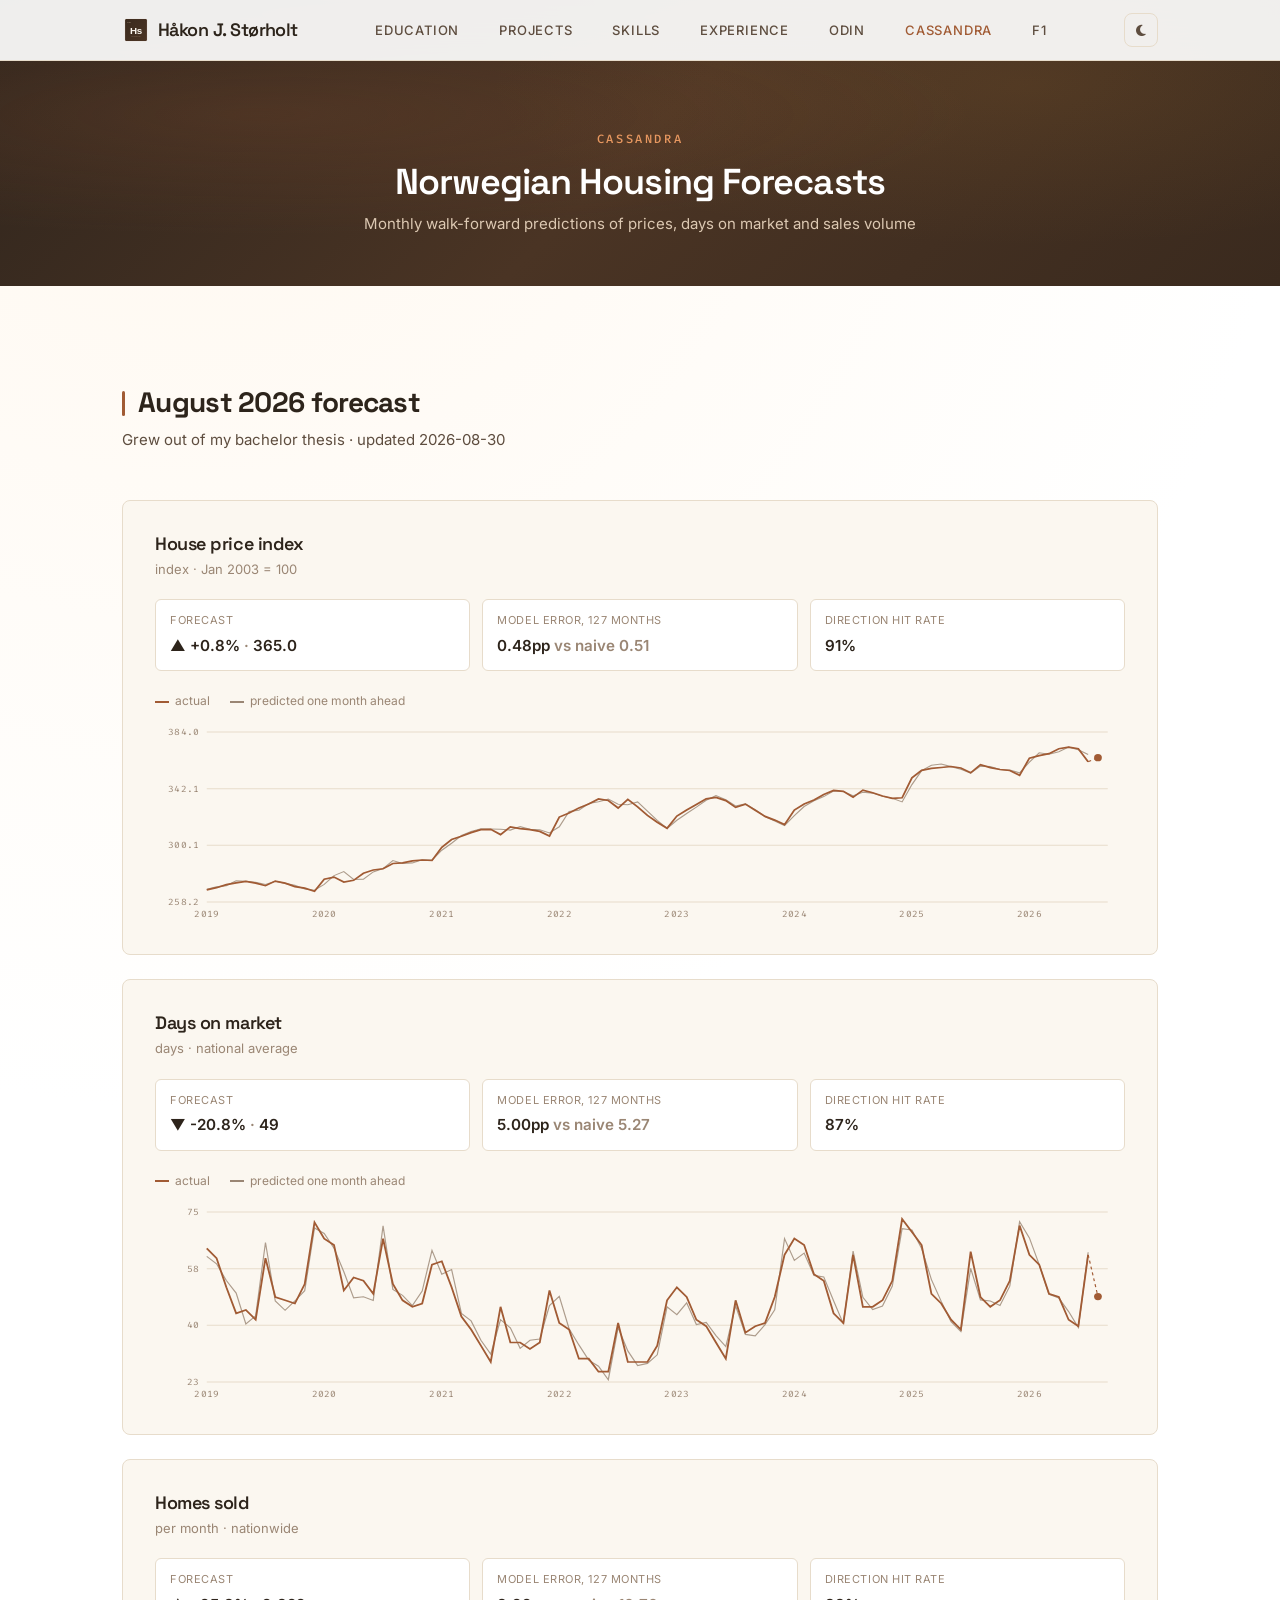
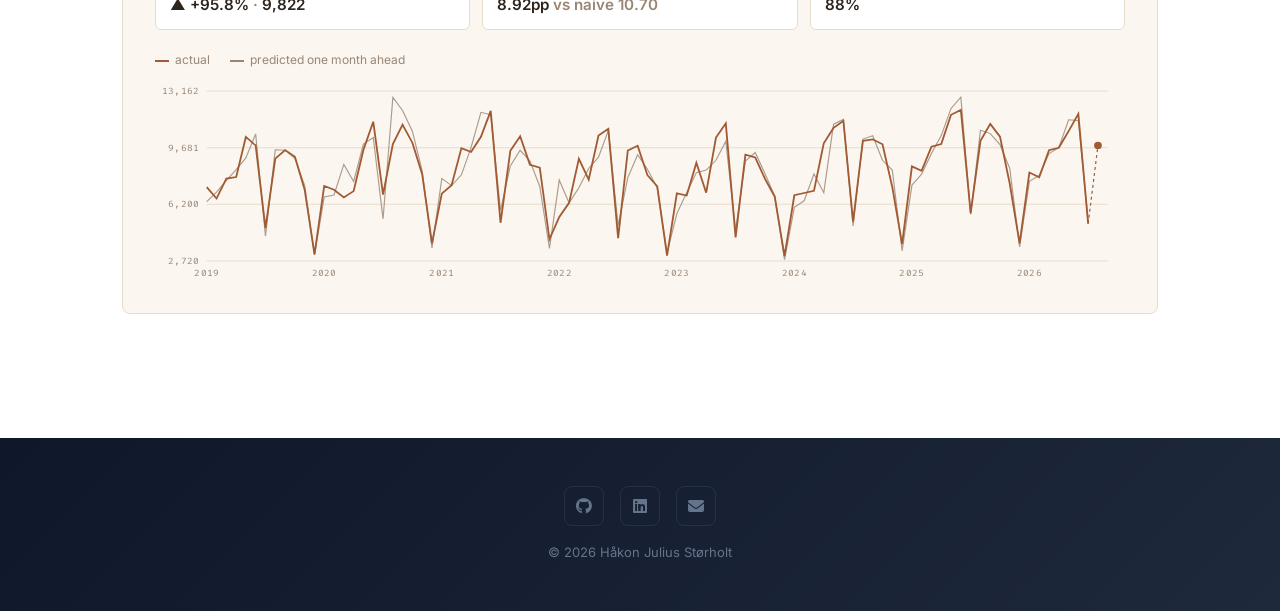
==== commit e32f2e2c: "cassandra: drop data-source mentions, note bachelor thesis origin" ====
--- a/cassandra/index.html
+++ b/cassandra/index.html
@@ -66,7 +66,7 @@
     <section class="section">
         <div class="container">
             <h2 class="section-title" id="fc-title">Loading…</h2>
-            <p class="section-subtitle">Data: Eiendom Norge, SSB, Norges Bank · updated <span id="updated">…</span></p>
+            <p class="section-subtitle">Grew out of my bachelor thesis · updated <span id="updated">…</span></p>
             <div id="cards"></div>
         </div>
     </section>
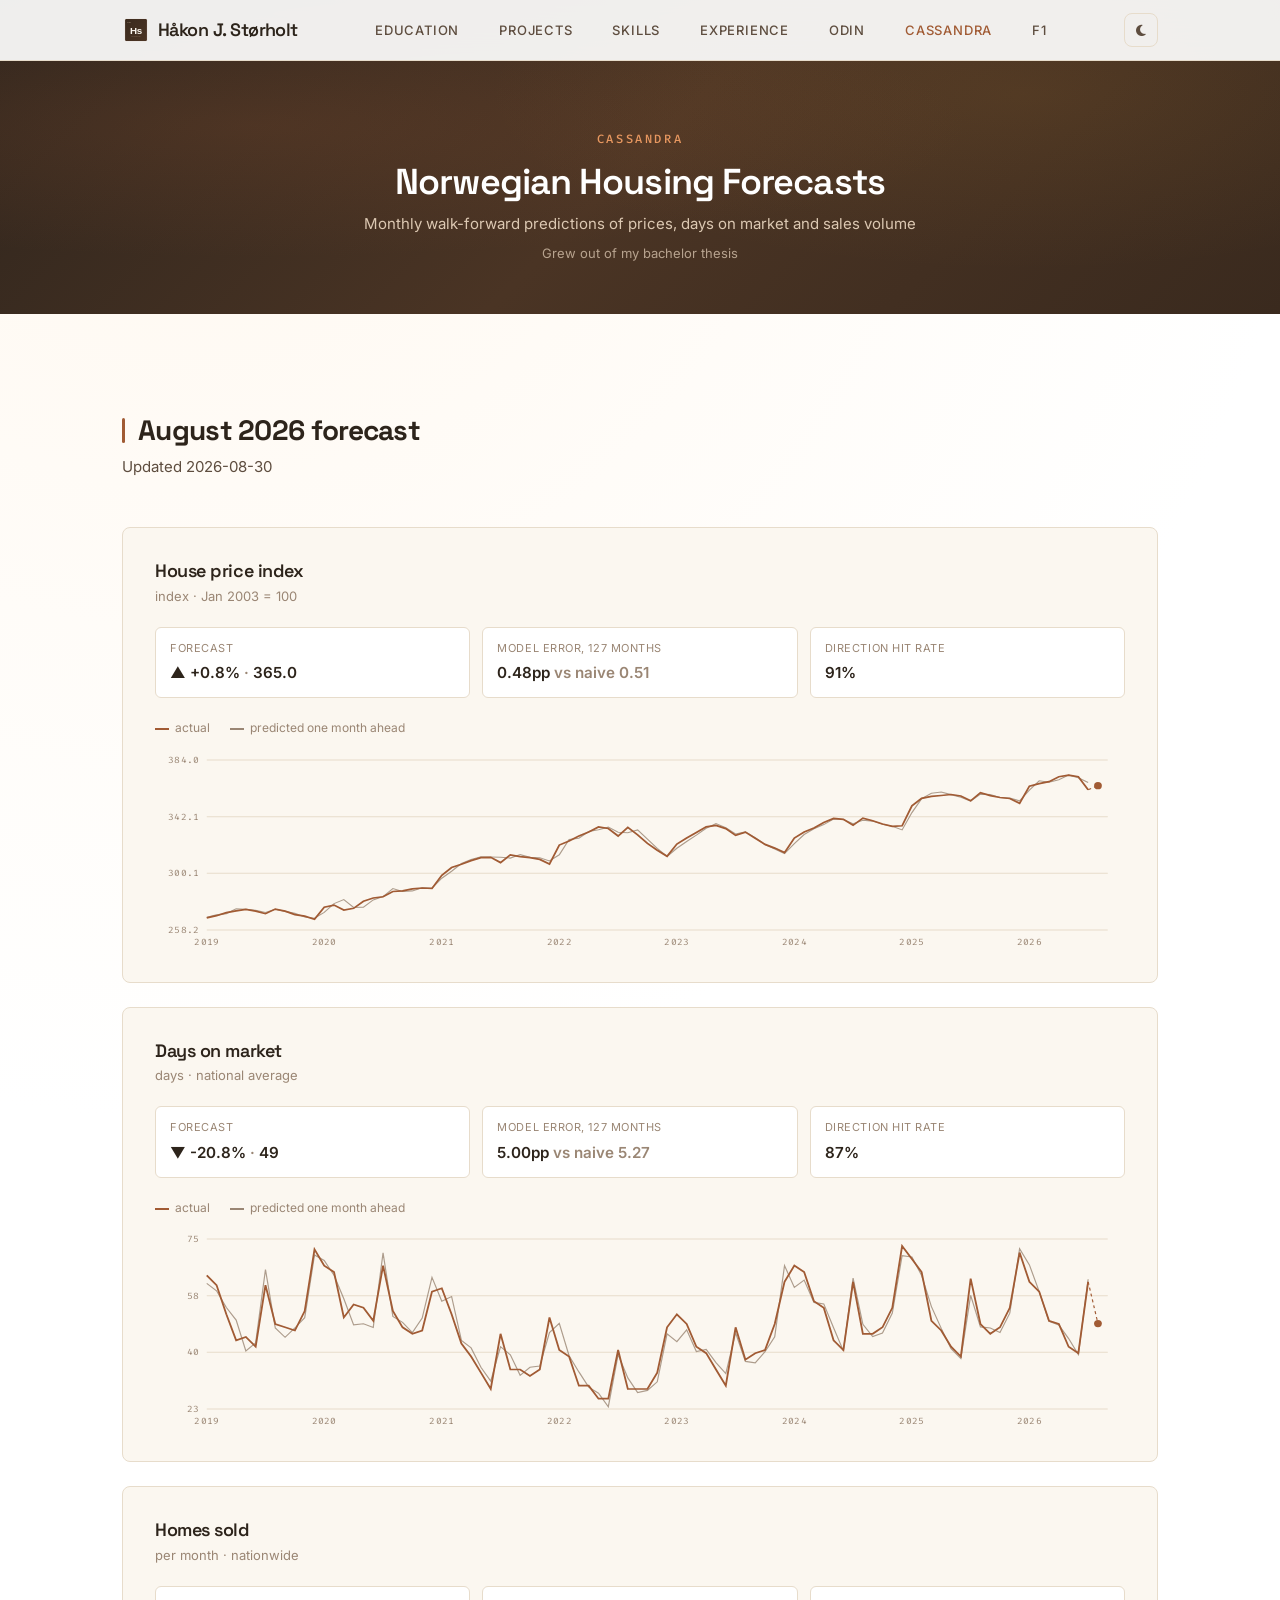
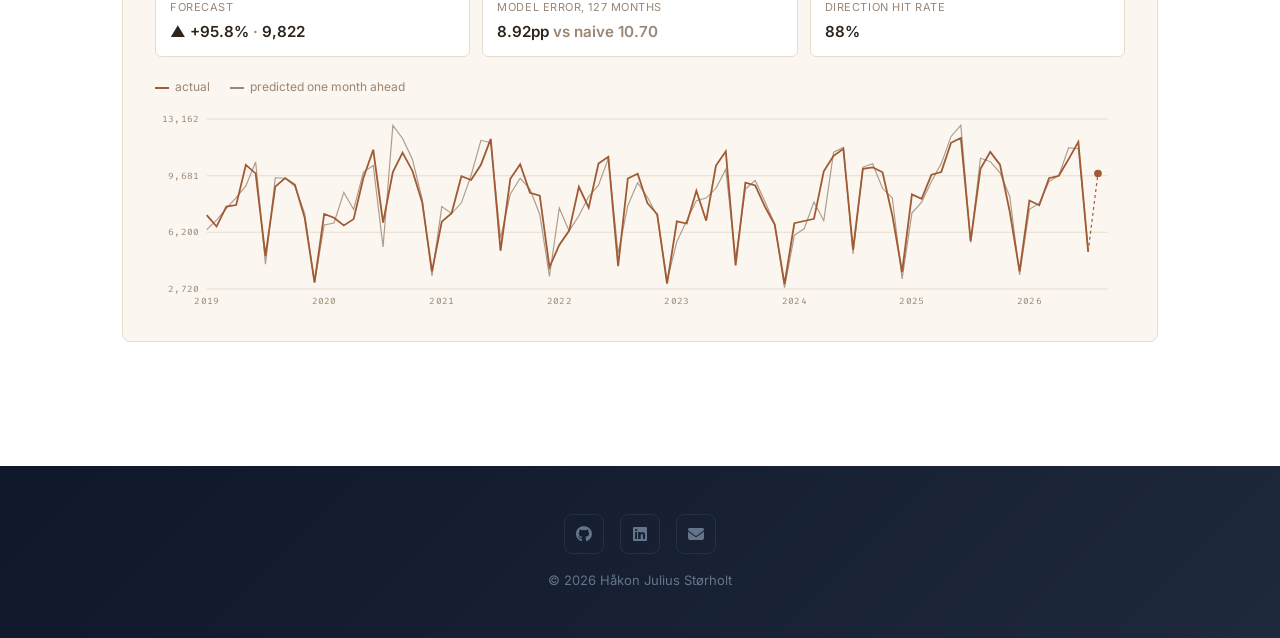
==== commit 99e88713: "cassandra: move bachelor-thesis note into hero" ====
--- a/cassandra/index.html
+++ b/cassandra/index.html
@@ -60,13 +60,14 @@
             <p class="f1-eyebrow">Cassandra</p>
             <h1>Norwegian Housing Forecasts</h1>
             <p class="subtitle">Monthly walk-forward predictions of prices, days on market and sales volume</p>
+            <p class="subtitle" style="margin-top:0.4rem;font-size:0.8125rem;opacity:0.75">Grew out of my bachelor thesis</p>
         </div>
     </section>
 
     <section class="section">
         <div class="container">
             <h2 class="section-title" id="fc-title">Loading…</h2>
-            <p class="section-subtitle">Grew out of my bachelor thesis · updated <span id="updated">…</span></p>
+            <p class="section-subtitle">Updated <span id="updated">…</span></p>
             <div id="cards"></div>
         </div>
     </section>
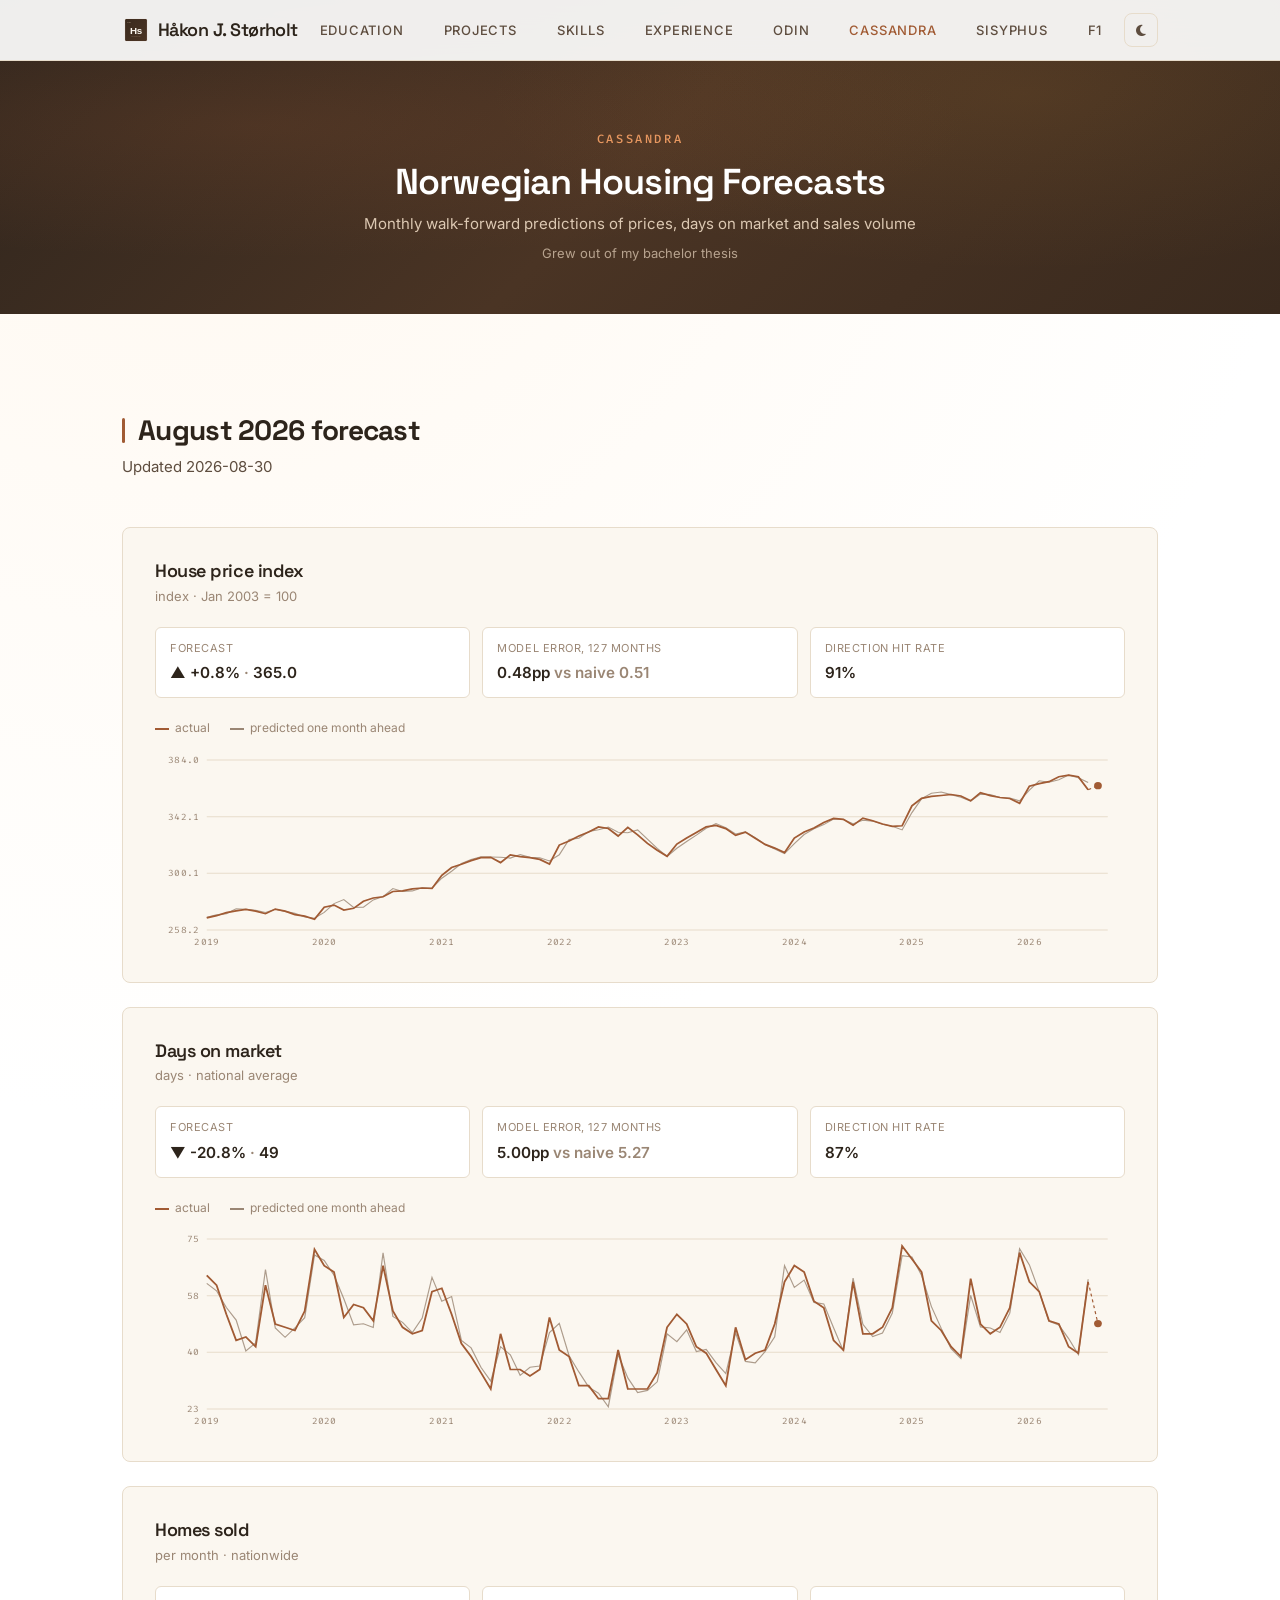
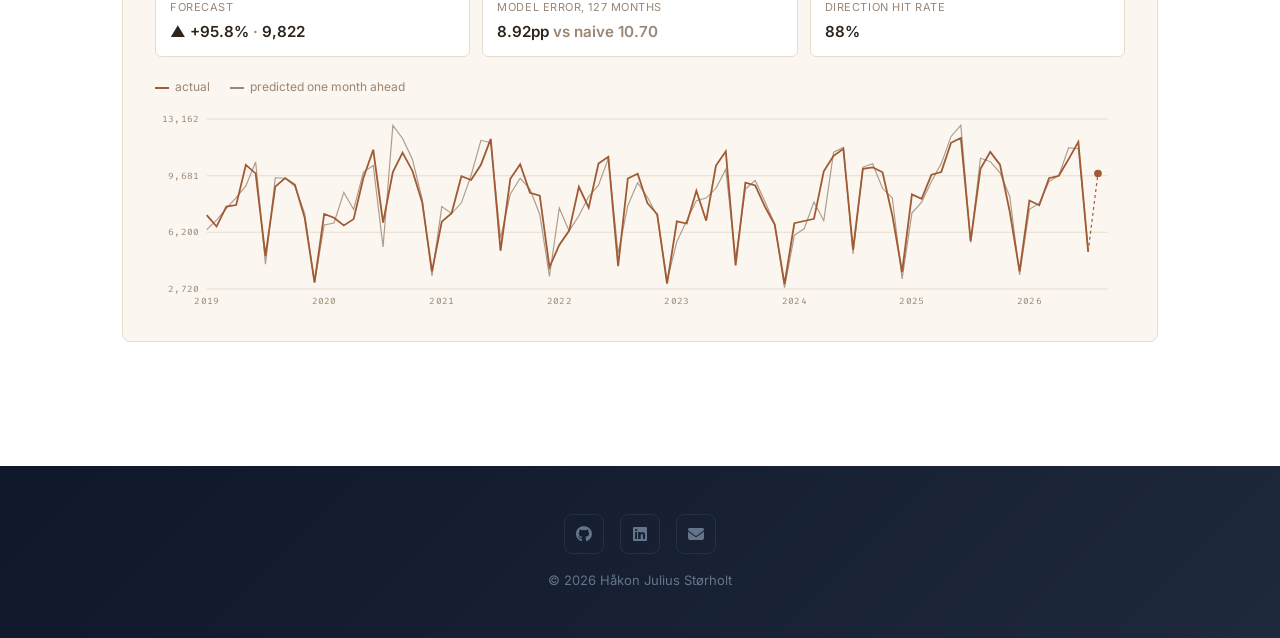
==== commit d97dc087: "sisyphus: launch thesis continuation page; bio: Master in Finance" ====
--- a/cassandra/index.html
+++ b/cassandra/index.html
@@ -43,6 +43,7 @@
                     <li><a href="/#experience" class="nav-link">Experience</a></li>
                     <li><a href="/odin/" class="nav-link">Odin</a></li>
                     <li><a href="/cassandra/" class="nav-link active">Cassandra</a></li>
+                    <li><a href="/sisyphus/" class="nav-link">Sisyphus</a></li>
                     <li><a href="/f1/" class="nav-link">F1</a></li>
                 </ul>
             </nav>
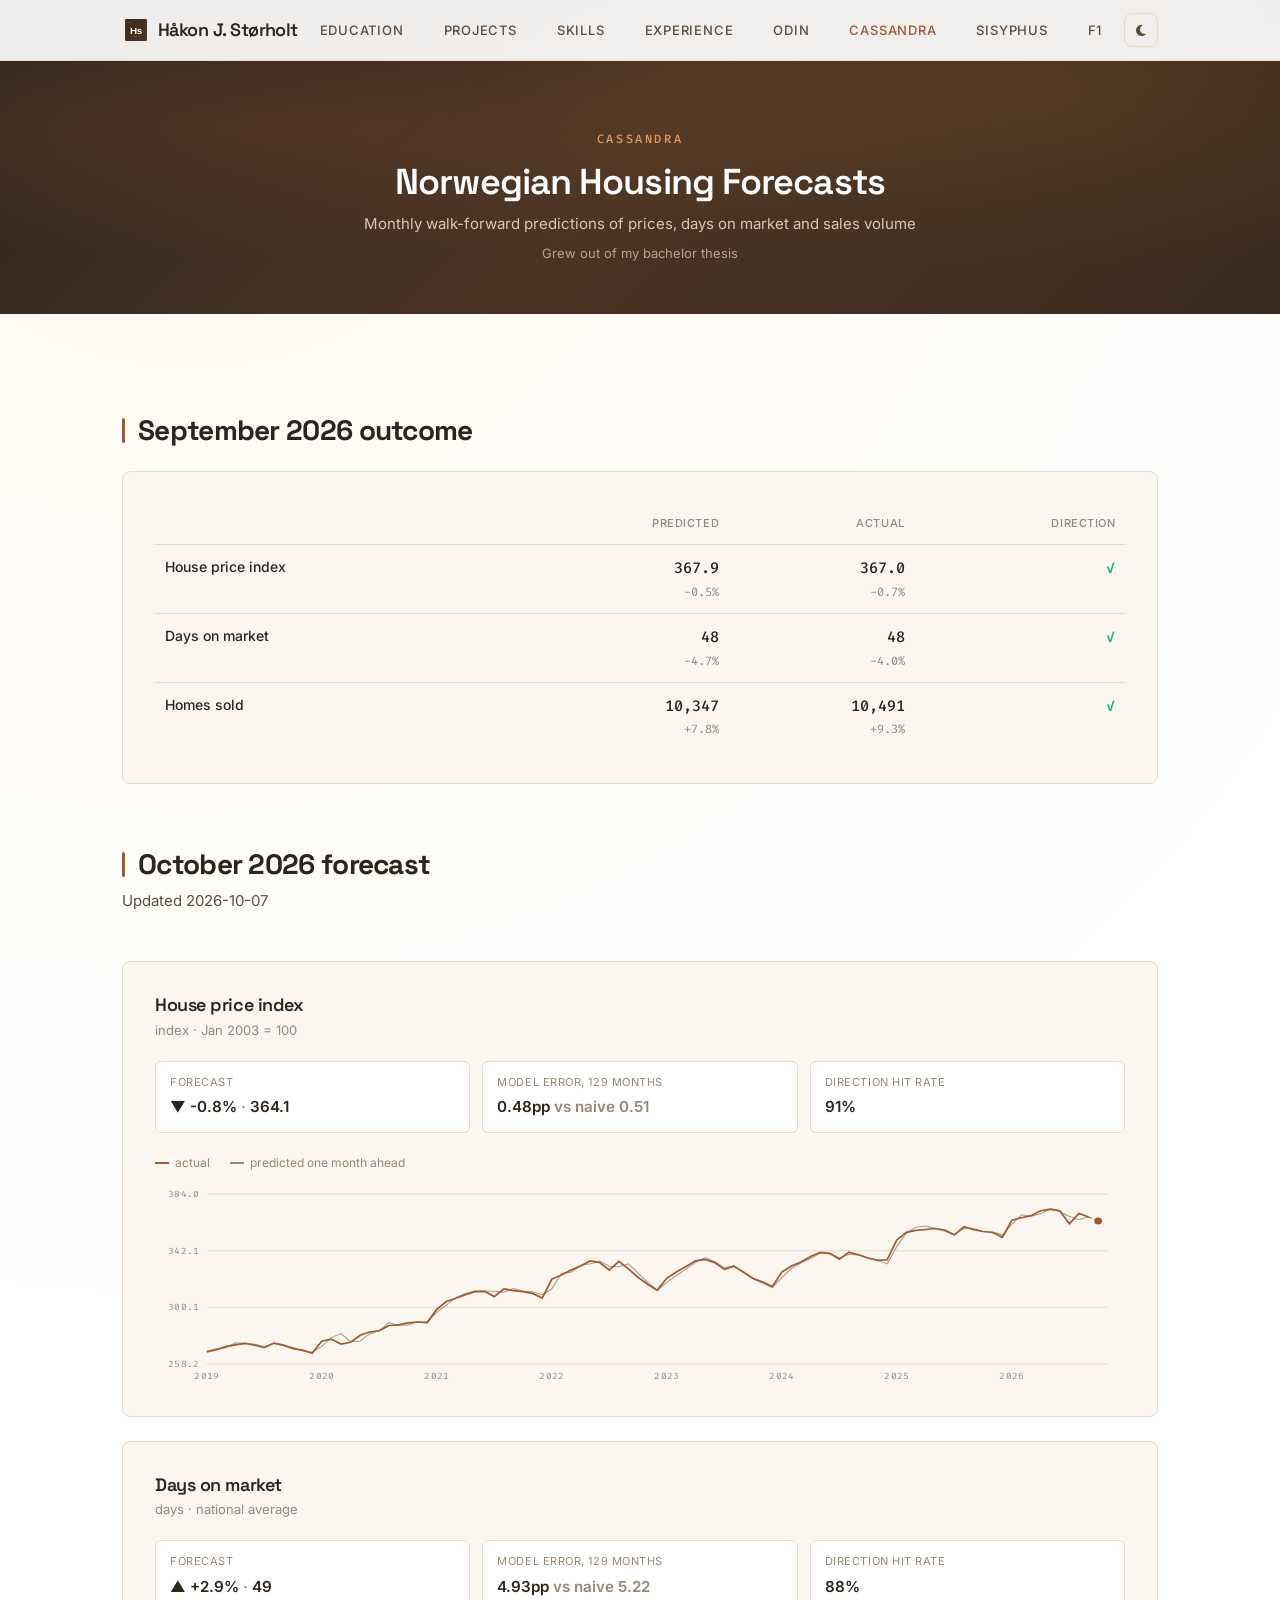
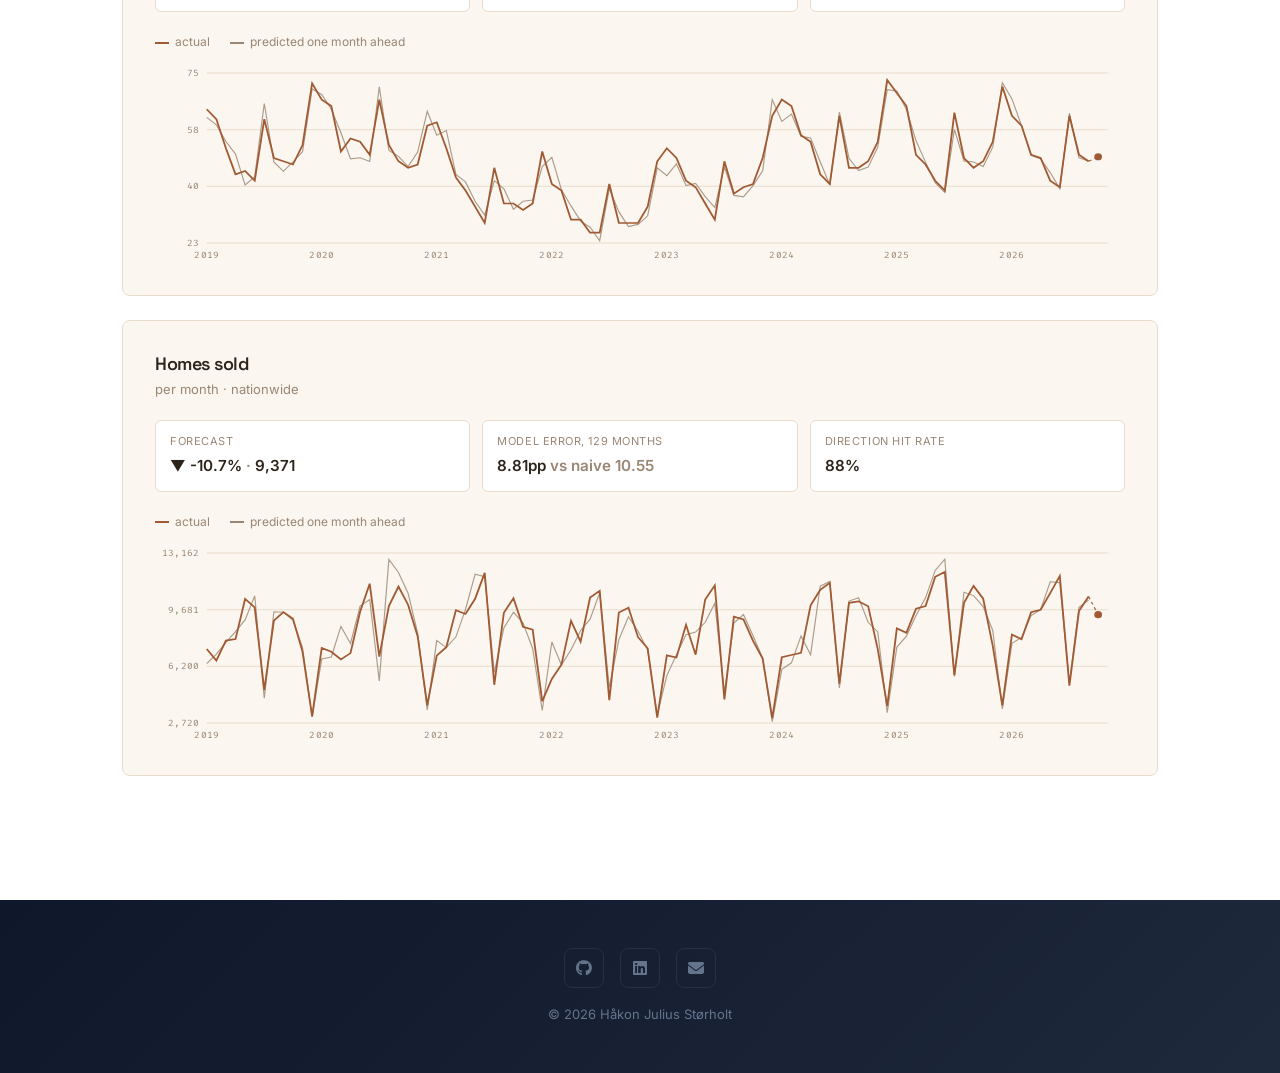
==== commit 7db30157: "cassandra: predicted vs actual block" ====
--- a/cassandra/index.html
+++ b/cassandra/index.html
@@ -26,6 +26,28 @@
         .cass-legend .sw {
             display: inline-block; width: 14px; height: 2px;
             vertical-align: middle; margin-right: 6px;
+        }
+        .cass-review { width: 100%; border-collapse: collapse; }
+        .cass-review th, .cass-review td {
+            padding: 0.7rem 0.6rem; border-bottom: 1px solid var(--border);
+            text-align: right; vertical-align: top;
+        }
+        .cass-review th:first-child, .cass-review td:first-child { text-align: left; }
+        .cass-review tr:last-child td { border-bottom: none; }
+        .cass-review th {
+            font-size: 0.6875rem; text-transform: uppercase; letter-spacing: 0.05em;
+            color: var(--text-muted); font-weight: 500;
+        }
+        .cass-review td { font-family: 'Fira Code', monospace; font-size: 0.95rem; font-weight: 500; }
+        .cass-review td.txt { font-family: inherit; font-size: 0.875rem; }
+        .cass-review .muted { color: var(--text-muted); font-size: 0.75rem; font-weight: 400; margin-top: 2px; }
+        .cass-review .hit { color: var(--success); }
+        @media (max-width: 600px) {
+            #rv-card { padding: 1rem 0.75rem; }
+            .cass-review th, .cass-review td { padding: 0.6rem 0.4rem; }
+            .cass-review td { font-size: 0.875rem; white-space: nowrap; }
+            .cass-review td.txt { white-space: normal; }
+            .cass-review th:last-child span { display: none; }
         }
     </style>
 </head>
@@ -67,6 +89,10 @@
 
     <section class="section">
         <div class="container">
+            <div id="review" hidden>
+                <h2 class="section-title" id="rv-title"></h2>
+                <div class="race-card animate-in" style="margin-top:1.5rem;margin-bottom:4rem" id="rv-card"></div>
+            </div>
             <h2 class="section-title" id="fc-title">Loading…</h2>
             <p class="section-subtitle">Updated <span id="updated">…</span></p>
             <div id="cards"></div>
@@ -126,6 +152,7 @@
                 document.getElementById('updated').textContent = d.updated;
                 const fcMonth = d.targets.prisindex.forecast.m;
                 document.getElementById('fc-title').textContent = monthName(fcMonth) + ' forecast';
+                review(d);
                 const host = document.getElementById('cards');
                 for (const key of ['prisindex', 'liggetid', 'volum']) {
                     host.appendChild(card(d.targets[key]));
@@ -139,6 +166,34 @@
 
         function fmt(v, dec) {
             return v.toLocaleString('en-US', { minimumFractionDigits: dec, maximumFractionDigits: dec });
+        }
+
+        function pct(p) {
+            return (p > 0 ? '+' : '') + p.toFixed(1) + '%';
+        }
+
+        function review(d) {
+            const ts = ['prisindex', 'liggetid', 'volum'].map(k => d.targets[k]);
+            if (ts.some(t => !t.prev_forecast || t.history.length < 2)) return;
+            const h0 = ts[0].history;
+            document.getElementById('rv-title').textContent = monthName(h0[h0.length - 1].m) + ' outcome';
+            const rows = ts.map(t => {
+                const h = t.history, a = h[h.length - 1].v, p = t.prev_forecast;
+                const apct = 100 * (a / h[h.length - 2].v - 1);
+                const hit = Math.sign(p.pct) === Math.sign(apct);
+                return `<tr>
+                    <td class="txt">${t.label}</td>
+                    <td>${fmt(p.v, t.dec)}<div class="muted">${pct(p.pct)}</div></td>
+                    <td>${fmt(a, t.dec)}<div class="muted">${pct(apct)}</div></td>
+                    <td class="${hit ? 'hit' : ''}">${hit ? '✓' : '✗'}</td>
+                </tr>`;
+            });
+            document.getElementById('rv-card').innerHTML = `
+                <table class="cass-review">
+                    <thead><tr><th></th><th>Predicted</th><th>Actual</th><th><span>Direction</span></th></tr></thead>
+                    <tbody>${rows.join('')}</tbody>
+                </table>`;
+            document.getElementById('review').hidden = false;
         }
 
         function card(t) {
